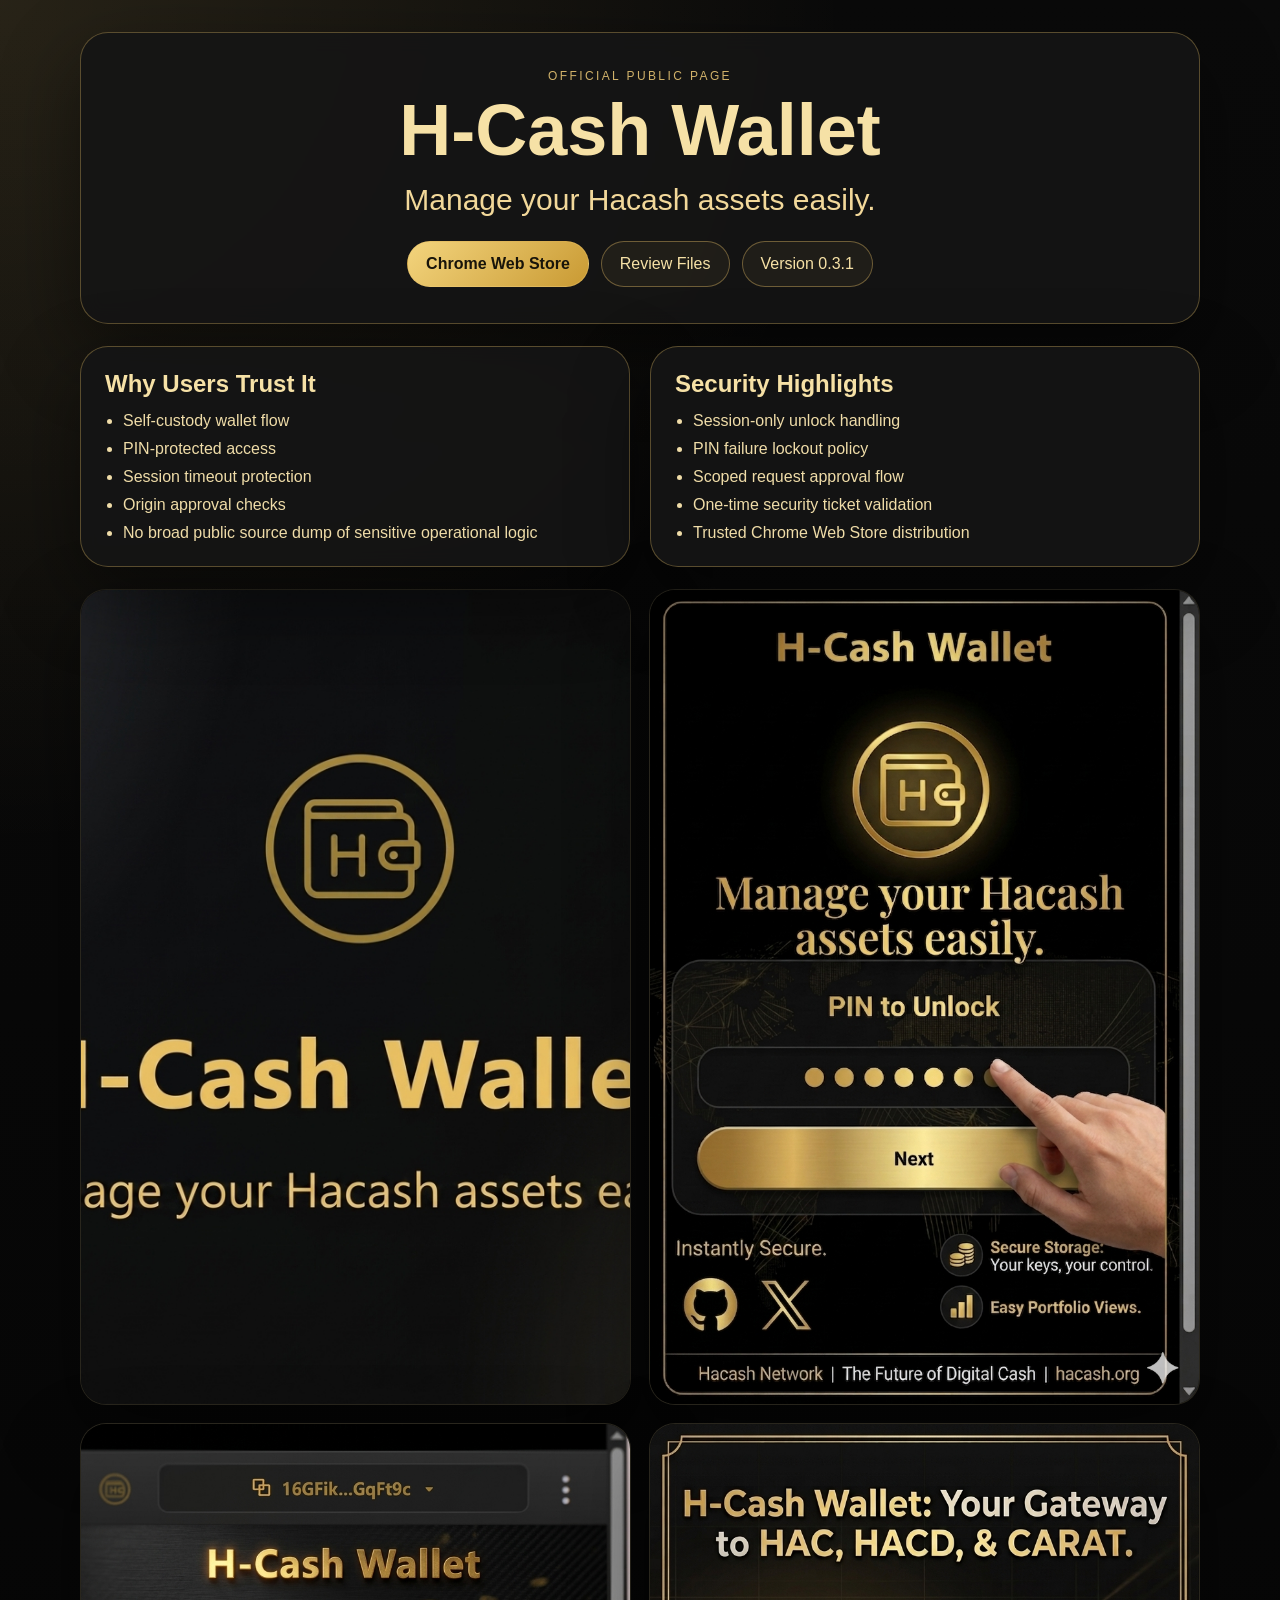
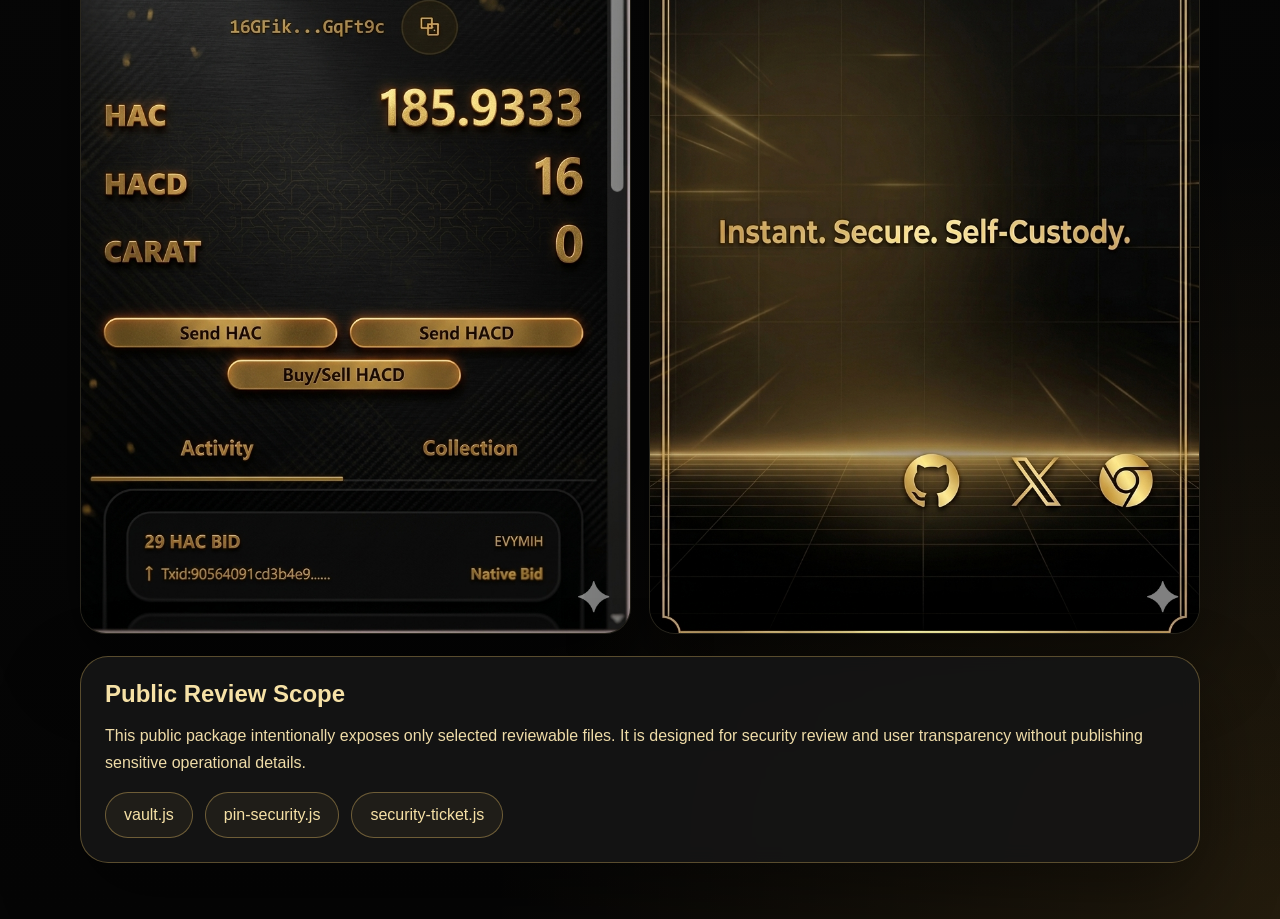
==== index.html @ d6dc3571 "Add files via upload Publish H-Cash Wallet v0.3.1 public page" ====
<!doctype html>
<html lang="en">
  <head>
    <meta charset="utf-8" />
    <meta name="viewport" content="width=device-width, initial-scale=1" />
    <title>H-Cash Wallet</title>
    <meta
      name="description"
      content="Manage your Hacash assets easily."
    />
    <link rel="stylesheet" href="./styles.css" />
  </head>
  <body>
    <main class="page-shell">
      <section class="hero-card">
        <p class="eyebrow">Official Public Page</p>
        <h1>H-Cash Wallet</h1>
        <p class="hero-copy">Manage your Hacash assets easily.</p>
        <div class="hero-actions">
          <a
            class="button button--primary"
            href="https://chromewebstore.google.com/detail/h-cash-wallet/ahgahfiomdonfahncogcjhdojfamhbpd?authuser=0&hl=tr"
            target="_blank"
            rel="noreferrer"
          >
            Chrome Web Store
          </a>
          <a class="button" href="./review/index.html">Review Files</a>
          <a class="button" href="./release/0.3.1.html">Version 0.3.1</a>
        </div>
      </section>

      <section class="section-grid">
        <article class="info-card">
          <h2>Why Users Trust It</h2>
          <ul>
            <li>Self-custody wallet flow</li>
            <li>PIN-protected access</li>
            <li>Session timeout protection</li>
            <li>Origin approval checks</li>
            <li>No broad public source dump of sensitive operational logic</li>
          </ul>
        </article>

        <article class="info-card">
          <h2>Security Highlights</h2>
          <ul>
            <li>Session-only unlock handling</li>
            <li>PIN failure lockout policy</li>
            <li>Scoped request approval flow</li>
            <li>One-time security ticket validation</li>
            <li>Trusted Chrome Web Store distribution</li>
          </ul>
        </article>
      </section>

      <section class="media-grid">
        <img src="./assets/1.png" alt="H-Cash Wallet cover" />
        <img src="./assets/2.png" alt="H-Cash Wallet unlock screen" />
        <img src="./assets/3.png" alt="H-Cash Wallet main interface" />
        <img src="./assets/4.png" alt="H-Cash Wallet visual banner" />
      </section>

      <section class="info-card info-card--wide">
        <h2>Public Review Scope</h2>
        <p>
          This public package intentionally exposes only selected reviewable files.
          It is designed for security review and user transparency without publishing
          sensitive operational details.
        </p>
        <div class="inline-links">
          <a href="./review/vault.js">vault.js</a>
          <a href="./review/pin-security.js">pin-security.js</a>
          <a href="./review/security-ticket.js">security-ticket.js</a>
        </div>
      </section>
    </main>
  </body>
</html>
---- styles.css ----
:root {
  --bg: #060606;
  --panel: rgba(21, 21, 21, 0.92);
  --panel-border: rgba(220, 183, 98, 0.35);
  --text: #f6e1a6;
  --muted: #d1b26a;
  --line: rgba(255, 226, 154, 0.12);
  --shadow: 0 30px 80px rgba(0, 0, 0, 0.45);
}

* {
  box-sizing: border-box;
}

body {
  margin: 0;
  min-height: 100vh;
  font-family: "Segoe UI", Tahoma, Geneva, Verdana, sans-serif;
  color: var(--text);
  background:
    radial-gradient(circle at top left, rgba(255, 215, 120, 0.12), transparent 30%),
    radial-gradient(circle at bottom right, rgba(255, 190, 70, 0.12), transparent 28%),
    linear-gradient(180deg, #0a0a0a 0%, #050505 100%);
}

.page-shell {
  width: min(1120px, calc(100% - 32px));
  margin: 0 auto;
  padding: 32px 0 56px;
}

.hero-card,
.info-card {
  background: var(--panel);
  border: 1px solid var(--panel-border);
  border-radius: 28px;
  box-shadow: var(--shadow);
  backdrop-filter: blur(10px);
}

.hero-card {
  padding: 36px 32px;
  text-align: center;
}

.eyebrow {
  margin: 0 0 10px;
  font-size: 12px;
  letter-spacing: 0.2em;
  text-transform: uppercase;
  color: var(--muted);
}

h1,
h2 {
  margin: 0;
  line-height: 1.05;
}

h1 {
  font-size: clamp(42px, 7vw, 72px);
  font-weight: 800;
}

h2 {
  font-size: 24px;
  margin-bottom: 16px;
}

.hero-copy {
  margin: 14px auto 0;
  font-size: clamp(20px, 2.6vw, 30px);
  color: #f2d89a;
}

.hero-actions,
.inline-links {
  display: flex;
  flex-wrap: wrap;
  gap: 12px;
}

.hero-actions {
  justify-content: center;
  margin-top: 24px;
}

.button,
.inline-links a {
  display: inline-flex;
  align-items: center;
  justify-content: center;
  min-height: 46px;
  padding: 0 18px;
  border-radius: 999px;
  border: 1px solid rgba(231, 190, 102, 0.4);
  color: var(--text);
  text-decoration: none;
  background: rgba(255, 215, 120, 0.05);
}

.button--primary {
  background: linear-gradient(135deg, #f3d47d, #c99a33);
  color: #18140a;
  font-weight: 700;
}

.section-grid {
  display: grid;
  grid-template-columns: repeat(2, minmax(0, 1fr));
  gap: 20px;
  margin-top: 22px;
}

.info-card {
  padding: 24px;
}

.info-card ul {
  margin: 0;
  padding-left: 18px;
  color: #efdca8;
}

.info-card li + li {
  margin-top: 10px;
}

.media-grid {
  display: grid;
  grid-template-columns: repeat(2, minmax(0, 1fr));
  gap: 18px;
  margin-top: 22px;
}

.media-grid img {
  width: 100%;
  height: 100%;
  min-height: 240px;
  object-fit: cover;
  border-radius: 26px;
  border: 1px solid var(--line);
  box-shadow: var(--shadow);
  background: #0b0b0b;
}

.info-card--wide {
  margin-top: 22px;
}

.info-card--wide p {
  margin: 0 0 16px;
  color: #efdca8;
  line-height: 1.7;
}

@media (max-width: 840px) {
  .section-grid,
  .media-grid {
    grid-template-columns: 1fr;
  }

  .hero-card,
  .info-card {
    border-radius: 22px;
  }
}
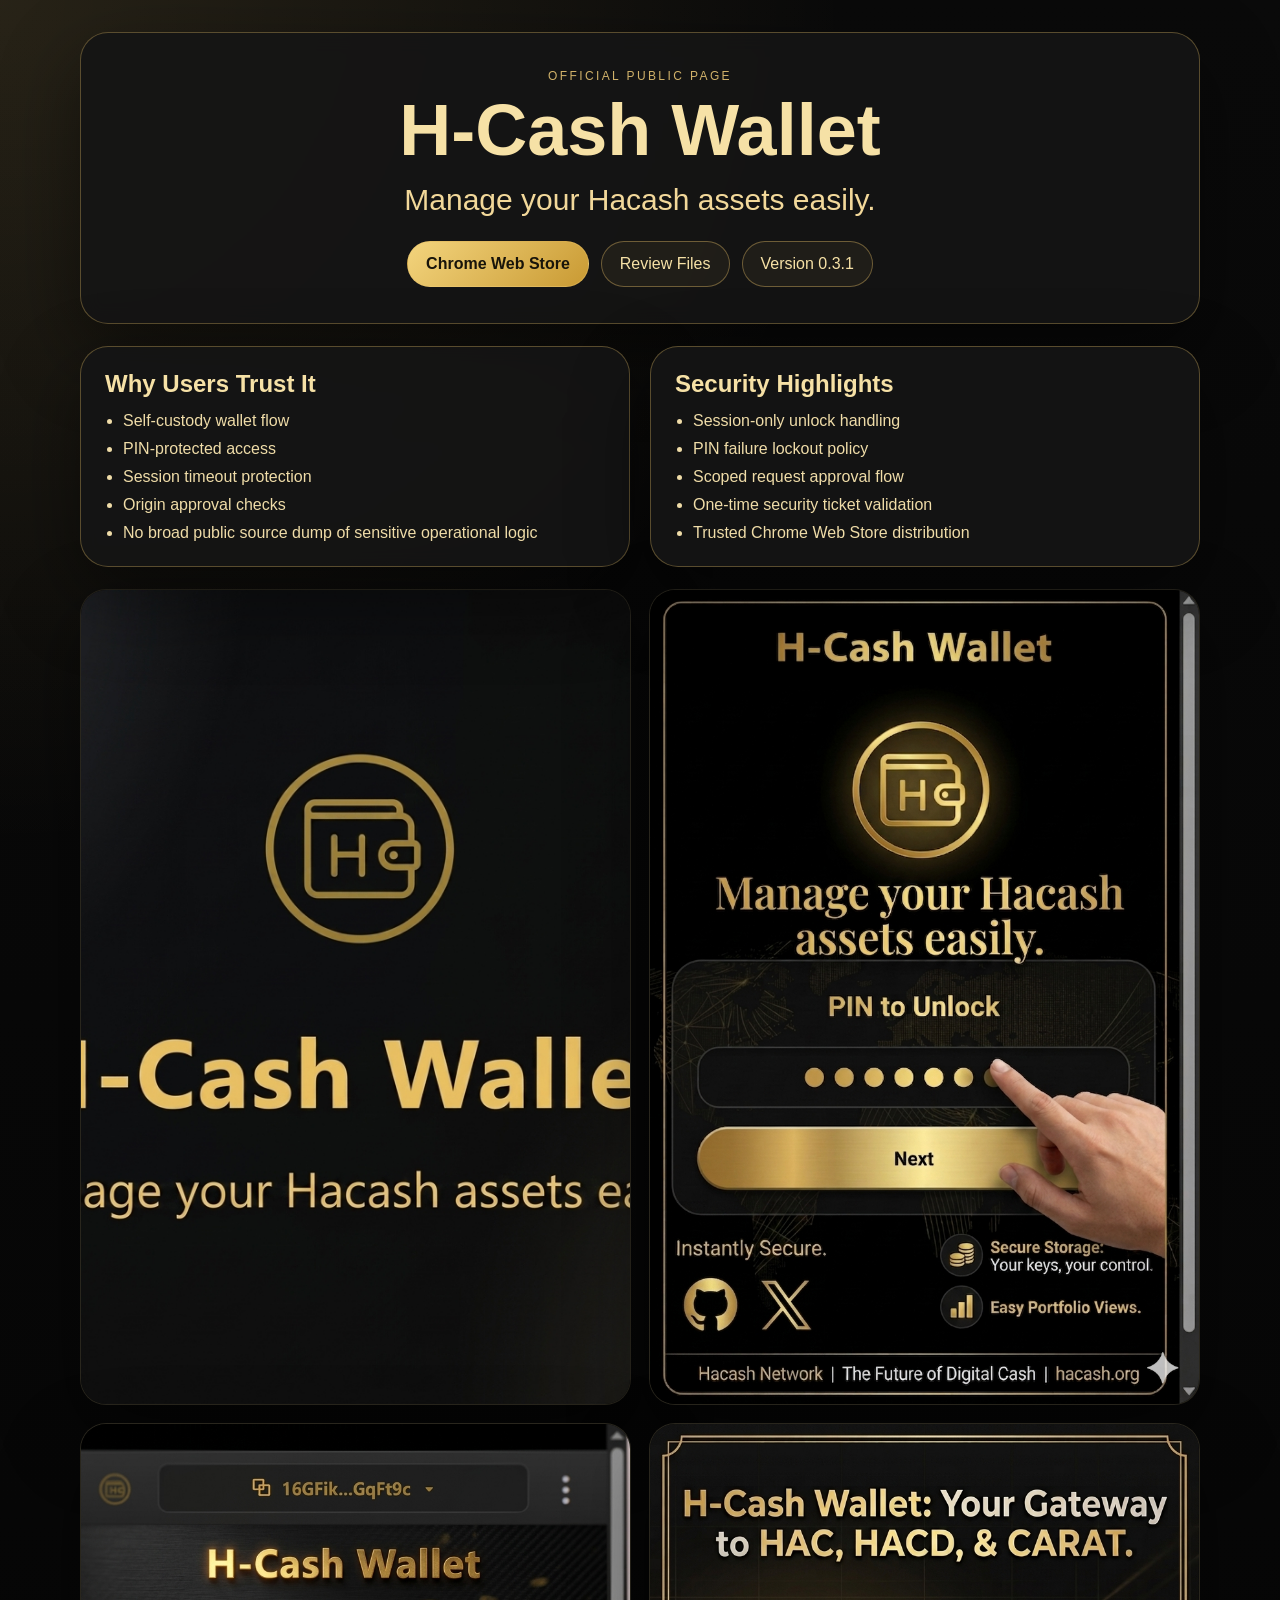
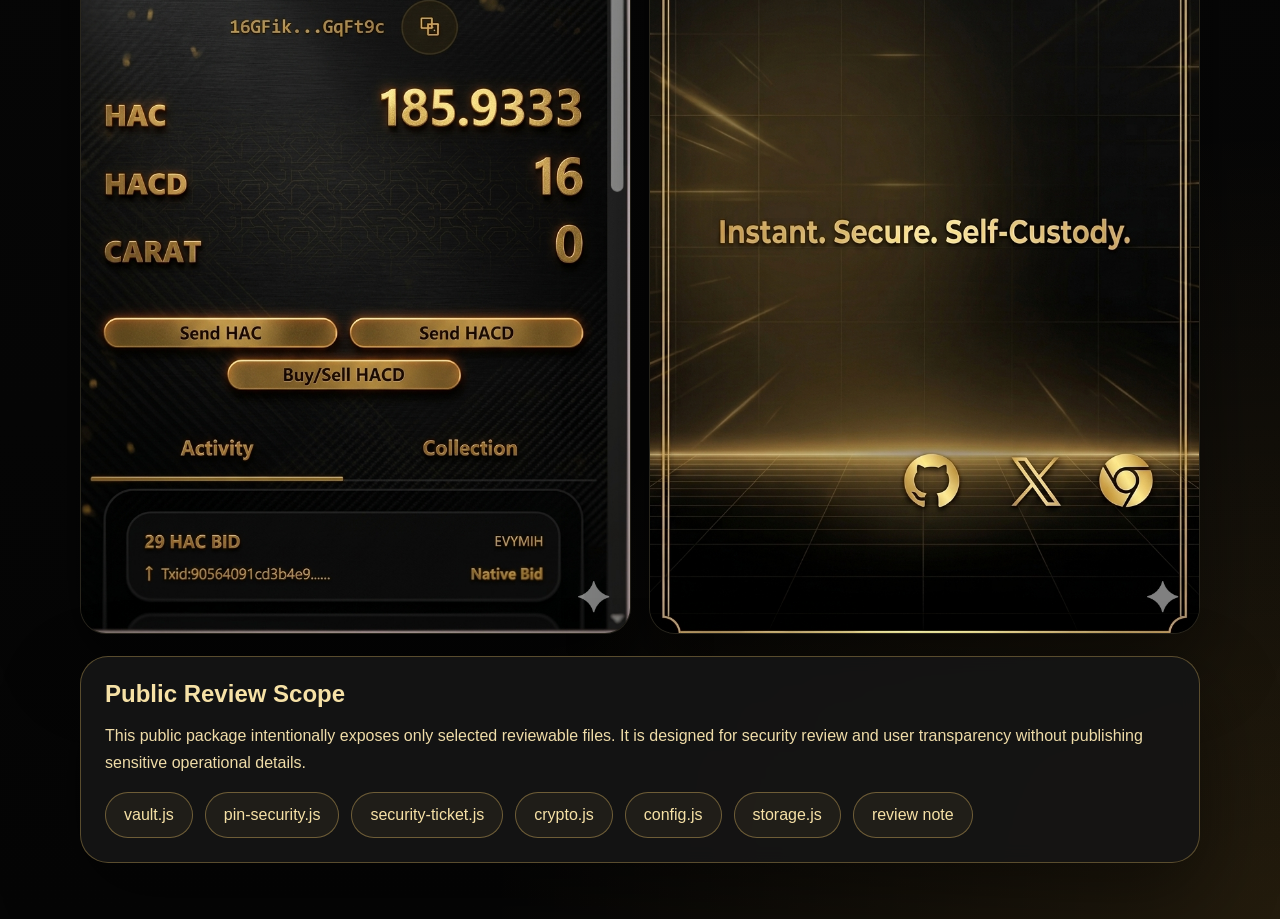
==== commit 78b241b7: "Add files via upload Expand public security review scope for H-Cash Wallet 0.3.1" ====
--- a/index.html
+++ b/index.html
@@ -72,6 +72,10 @@
           <a href="./review/vault.js">vault.js</a>
           <a href="./review/pin-security.js">pin-security.js</a>
           <a href="./review/security-ticket.js">security-ticket.js</a>
+          <a href="./review/crypto.js">crypto.js</a>
+          <a href="./review/config.js">config.js</a>
+          <a href="./review/storage.js">storage.js</a>
+          <a href="./review/SECURITY-REVIEW-NOTE.md">review note</a>
         </div>
       </section>
     </main>
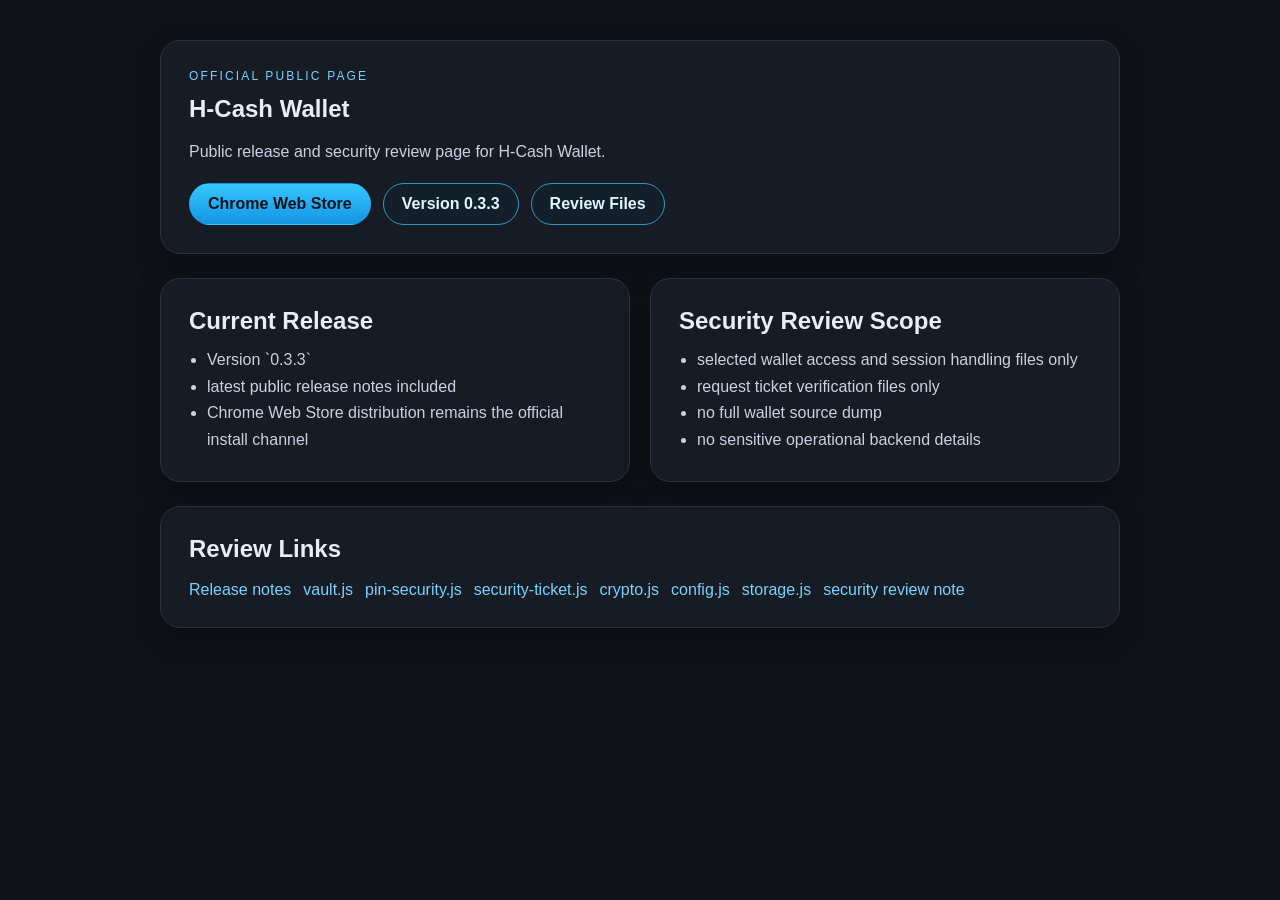
==== commit ac302b70: "Add files via upload Update GitHub Pages and review package for H-Cash Wallet 0.3.3" ====
--- a/index.html
+++ b/index.html
@@ -6,7 +6,7 @@
     <title>H-Cash Wallet</title>
     <meta
       name="description"
-      content="Manage your Hacash assets easily."
+      content="H-Cash Wallet public release and security review page."
     />
     <link rel="stylesheet" href="./styles.css" />
   </head>
@@ -15,7 +15,9 @@
       <section class="hero-card">
         <p class="eyebrow">Official Public Page</p>
         <h1>H-Cash Wallet</h1>
-        <p class="hero-copy">Manage your Hacash assets easily.</p>
+        <p class="hero-copy">
+          Public release and security review page for H-Cash Wallet.
+        </p>
         <div class="hero-actions">
           <a
             class="button button--primary"
@@ -25,57 +27,43 @@
           >
             Chrome Web Store
           </a>
+          <a class="button" href="./release/0.3.3.html">Version 0.3.3</a>
           <a class="button" href="./review/index.html">Review Files</a>
-          <a class="button" href="./release/0.3.1.html">Version 0.3.1</a>
         </div>
       </section>
 
       <section class="section-grid">
         <article class="info-card">
-          <h2>Why Users Trust It</h2>
+          <h2>Current Release</h2>
           <ul>
-            <li>Self-custody wallet flow</li>
-            <li>PIN-protected access</li>
-            <li>Session timeout protection</li>
-            <li>Origin approval checks</li>
-            <li>No broad public source dump of sensitive operational logic</li>
+            <li>Version `0.3.3`</li>
+            <li>latest public release notes included</li>
+            <li>Chrome Web Store distribution remains the official install channel</li>
           </ul>
         </article>
 
         <article class="info-card">
-          <h2>Security Highlights</h2>
+          <h2>Security Review Scope</h2>
           <ul>
-            <li>Session-only unlock handling</li>
-            <li>PIN failure lockout policy</li>
-            <li>Scoped request approval flow</li>
-            <li>One-time security ticket validation</li>
-            <li>Trusted Chrome Web Store distribution</li>
+            <li>selected wallet access and session handling files only</li>
+            <li>request ticket verification files only</li>
+            <li>no full wallet source dump</li>
+            <li>no sensitive operational backend details</li>
           </ul>
         </article>
       </section>
 
-      <section class="media-grid">
-        <img src="./assets/1.png" alt="H-Cash Wallet cover" />
-        <img src="./assets/2.png" alt="H-Cash Wallet unlock screen" />
-        <img src="./assets/3.png" alt="H-Cash Wallet main interface" />
-        <img src="./assets/4.png" alt="H-Cash Wallet visual banner" />
-      </section>
-
       <section class="info-card info-card--wide">
-        <h2>Public Review Scope</h2>
-        <p>
-          This public package intentionally exposes only selected reviewable files.
-          It is designed for security review and user transparency without publishing
-          sensitive operational details.
-        </p>
+        <h2>Review Links</h2>
         <div class="inline-links">
+          <a href="./GITHUB-RELEASE-NOTES-0.3.3.md">Release notes</a>
           <a href="./review/vault.js">vault.js</a>
           <a href="./review/pin-security.js">pin-security.js</a>
           <a href="./review/security-ticket.js">security-ticket.js</a>
           <a href="./review/crypto.js">crypto.js</a>
           <a href="./review/config.js">config.js</a>
           <a href="./review/storage.js">storage.js</a>
-          <a href="./review/SECURITY-REVIEW-NOTE.md">review note</a>
+          <a href="./review/SECURITY-REVIEW-NOTE.md">security review note</a>
         </div>
       </section>
     </main>
--- a/styles.css
+++ b/styles.css
@@ -1,76 +1,60 @@
-:root {
-  --bg: #060606;
-  --panel: rgba(21, 21, 21, 0.92);
-  --panel-border: rgba(220, 183, 98, 0.35);
-  --text: #f6e1a6;
-  --muted: #d1b26a;
-  --line: rgba(255, 226, 154, 0.12);
-  --shadow: 0 30px 80px rgba(0, 0, 0, 0.45);
-}
-
 * {
   box-sizing: border-box;
 }
 
 body {
   margin: 0;
-  min-height: 100vh;
-  font-family: "Segoe UI", Tahoma, Geneva, Verdana, sans-serif;
-  color: var(--text);
-  background:
-    radial-gradient(circle at top left, rgba(255, 215, 120, 0.12), transparent 30%),
-    radial-gradient(circle at bottom right, rgba(255, 190, 70, 0.12), transparent 28%),
-    linear-gradient(180deg, #0a0a0a 0%, #050505 100%);
+  font-family: "Segoe UI", Arial, sans-serif;
+  background: #0f1218;
+  color: #e8edf6;
+}
+
+a {
+  color: #76d4ff;
+  text-decoration: none;
+}
+
+a:hover {
+  text-decoration: underline;
 }
 
 .page-shell {
-  width: min(1120px, calc(100% - 32px));
+  width: min(960px, calc(100% - 32px));
   margin: 0 auto;
-  padding: 32px 0 56px;
+  padding: 40px 0 64px;
 }
 
 .hero-card,
 .info-card {
-  background: var(--panel);
-  border: 1px solid var(--panel-border);
-  border-radius: 28px;
-  box-shadow: var(--shadow);
-  backdrop-filter: blur(10px);
+  background: #171b24;
+  border: 1px solid #2a3140;
+  border-radius: 20px;
+  padding: 28px;
+  box-shadow: 0 10px 30px rgba(0, 0, 0, 0.28);
 }
 
 .hero-card {
-  padding: 36px 32px;
-  text-align: center;
+  margin-bottom: 24px;
 }
 
 .eyebrow {
-  margin: 0 0 10px;
+  margin: 0 0 12px;
+  color: #76d4ff;
   font-size: 12px;
-  letter-spacing: 0.2em;
+  letter-spacing: 0.18em;
   text-transform: uppercase;
-  color: var(--muted);
 }
 
 h1,
 h2 {
-  margin: 0;
-  line-height: 1.05;
+  margin: 0 0 12px;
 }
 
-h1 {
-  font-size: clamp(42px, 7vw, 72px);
-  font-weight: 800;
-}
-
-h2 {
-  font-size: 24px;
-  margin-bottom: 16px;
-}
-
-.hero-copy {
-  margin: 14px auto 0;
-  font-size: clamp(20px, 2.6vw, 30px);
-  color: #f2d89a;
+.hero-copy,
+.info-card p,
+.info-card li {
+  color: #c8d2e3;
+  line-height: 1.65;
 }
 
 .hero-actions,
@@ -78,90 +62,39 @@
   display: flex;
   flex-wrap: wrap;
   gap: 12px;
+  margin-top: 18px;
 }
 
-.hero-actions {
-  justify-content: center;
-  margin-top: 24px;
-}
-
-.button,
-.inline-links a {
+.button {
   display: inline-flex;
   align-items: center;
   justify-content: center;
-  min-height: 46px;
+  min-height: 42px;
   padding: 0 18px;
   border-radius: 999px;
-  border: 1px solid rgba(231, 190, 102, 0.4);
-  color: var(--text);
-  text-decoration: none;
-  background: rgba(255, 215, 120, 0.05);
+  border: 1px solid #2f96c8;
+  background: #13202a;
+  color: #dff7ff;
+  font-weight: 600;
 }
 
 .button--primary {
-  background: linear-gradient(135deg, #f3d47d, #c99a33);
-  color: #18140a;
-  font-weight: 700;
+  background: linear-gradient(180deg, #34c7ff 0%, #1494e4 100%);
+  color: #08131b;
+  border-color: transparent;
 }
 
 .section-grid {
   display: grid;
-  grid-template-columns: repeat(2, minmax(0, 1fr));
+  grid-template-columns: repeat(auto-fit, minmax(280px, 1fr));
   gap: 20px;
-  margin-top: 22px;
-}
-
-.info-card {
-  padding: 24px;
-}
-
-.info-card ul {
-  margin: 0;
-  padding-left: 18px;
-  color: #efdca8;
-}
-
-.info-card li + li {
-  margin-top: 10px;
-}
-
-.media-grid {
-  display: grid;
-  grid-template-columns: repeat(2, minmax(0, 1fr));
-  gap: 18px;
-  margin-top: 22px;
-}
-
-.media-grid img {
-  width: 100%;
-  height: 100%;
-  min-height: 240px;
-  object-fit: cover;
-  border-radius: 26px;
-  border: 1px solid var(--line);
-  box-shadow: var(--shadow);
-  background: #0b0b0b;
 }
 
 .info-card--wide {
-  margin-top: 22px;
+  margin-top: 24px;
 }
 
-.info-card--wide p {
-  margin: 0 0 16px;
-  color: #efdca8;
-  line-height: 1.7;
+ul {
+  margin: 0;
+  padding-left: 18px;
 }
-
-@media (max-width: 840px) {
-  .section-grid,
-  .media-grid {
-    grid-template-columns: 1fr;
-  }
-
-  .hero-card,
-  .info-card {
-    border-radius: 22px;
-  }
-}
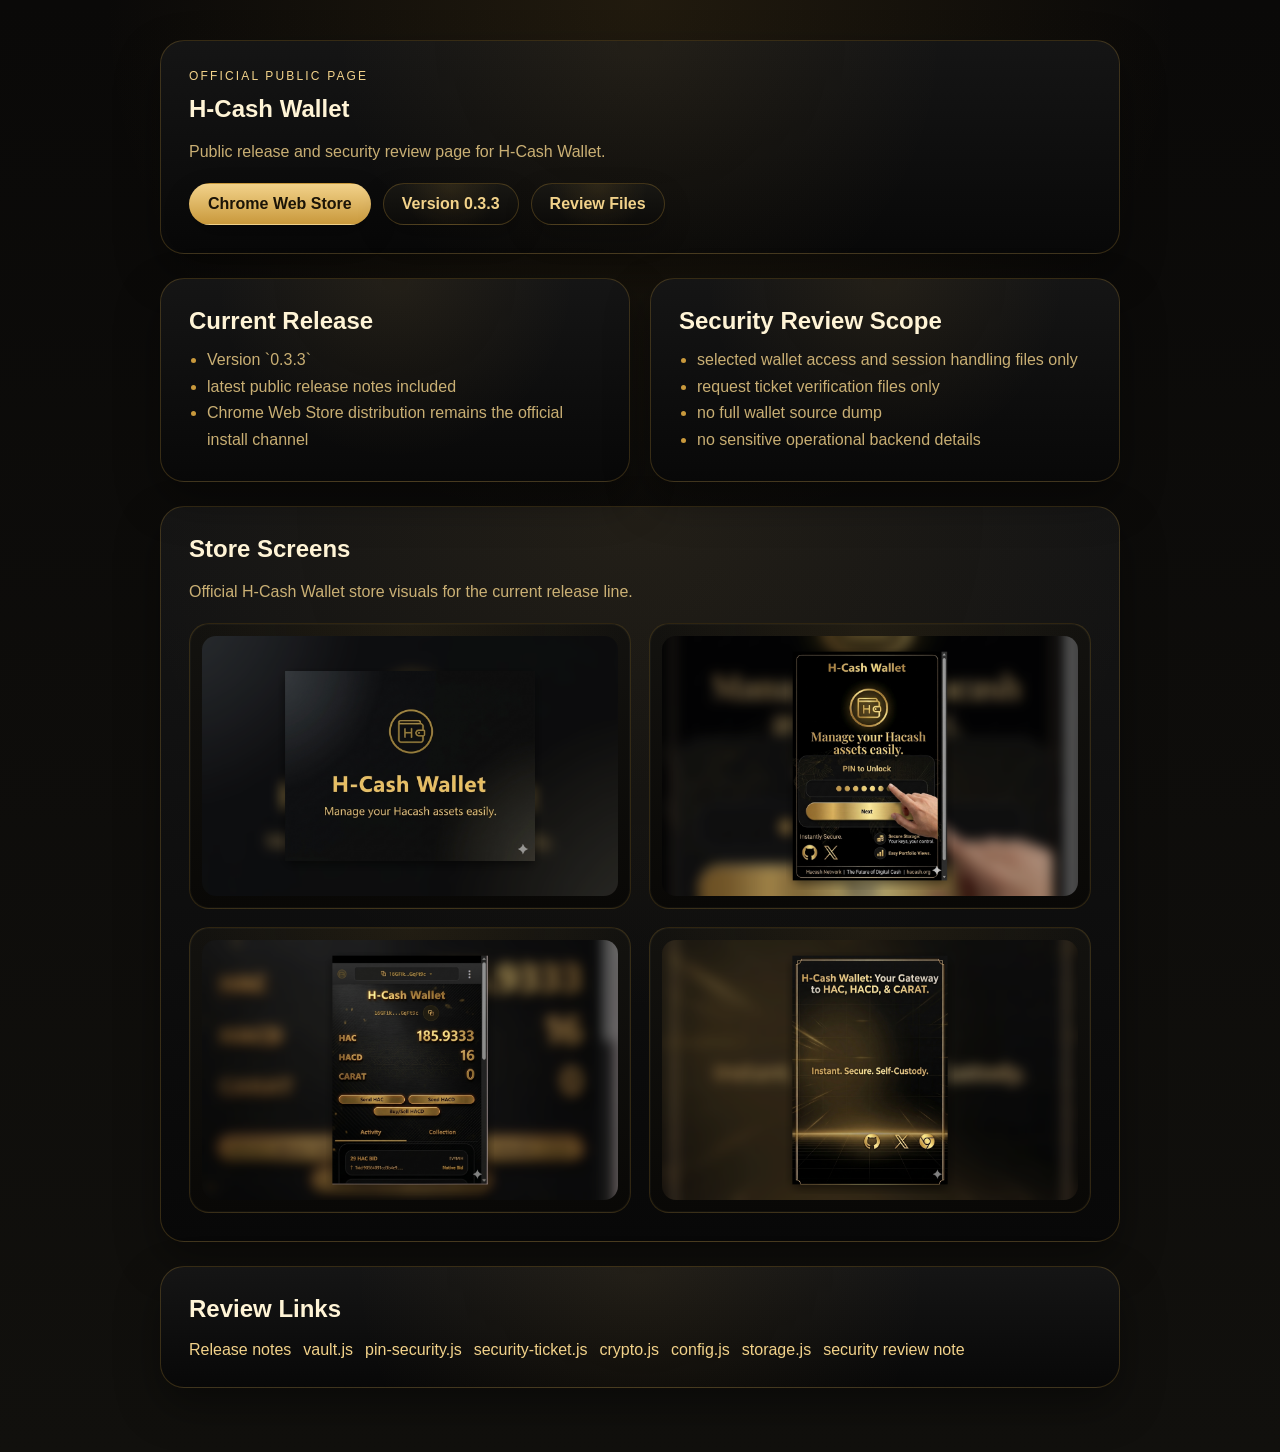
==== commit 6453a479: "Add files via upload Add H-Cash Wallet store screenshots to homepage" ====
--- a/index.html
+++ b/index.html
@@ -54,6 +54,27 @@
       </section>
 
       <section class="info-card info-card--wide">
+        <h2>Store Screens</h2>
+        <p>
+          Official H-Cash Wallet store visuals for the current release line.
+        </p>
+        <div class="media-grid">
+          <figure class="media-card">
+            <img src="./assets/h-cash-wallet-store-shot-1.png" alt="H-Cash Wallet cover visual" />
+          </figure>
+          <figure class="media-card">
+            <img src="./assets/h-cash-wallet-store-shot-2.png" alt="H-Cash Wallet unlock screen visual" />
+          </figure>
+          <figure class="media-card">
+            <img src="./assets/h-cash-wallet-store-shot-3.png" alt="H-Cash Wallet main dashboard visual" />
+          </figure>
+          <figure class="media-card">
+            <img src="./assets/h-cash-wallet-store-shot-4.png" alt="H-Cash Wallet promo visual" />
+          </figure>
+        </div>
+      </section>
+
+      <section class="info-card info-card--wide">
         <h2>Review Links</h2>
         <div class="inline-links">
           <a href="./GITHUB-RELEASE-NOTES-0.3.3.md">Release notes</a>
--- a/styles.css
+++ b/styles.css
@@ -5,12 +5,14 @@
 body {
   margin: 0;
   font-family: "Segoe UI", Arial, sans-serif;
-  background: #0f1218;
-  color: #e8edf6;
+  background:
+    radial-gradient(circle at top, rgba(201, 153, 60, 0.12), transparent 34%),
+    linear-gradient(180deg, #0a0908 0%, #11100d 100%);
+  color: #f3ead3;
 }
 
 a {
-  color: #76d4ff;
+  color: #f2d28a;
   text-decoration: none;
 }
 
@@ -26,11 +28,13 @@
 
 .hero-card,
 .info-card {
-  background: #171b24;
-  border: 1px solid #2a3140;
-  border-radius: 20px;
+  background:
+    radial-gradient(circle at top, rgba(201, 153, 60, 0.08), transparent 58%),
+    linear-gradient(180deg, #151515, #080808);
+  border: 1px solid rgba(201, 153, 60, 0.24);
+  border-radius: 24px;
   padding: 28px;
-  box-shadow: 0 10px 30px rgba(0, 0, 0, 0.28);
+  box-shadow: 0 18px 44px rgba(0, 0, 0, 0.36);
 }
 
 .hero-card {
@@ -39,7 +43,7 @@
 
 .eyebrow {
   margin: 0 0 12px;
-  color: #76d4ff;
+  color: #f2d28a;
   font-size: 12px;
   letter-spacing: 0.18em;
   text-transform: uppercase;
@@ -48,12 +52,13 @@
 h1,
 h2 {
   margin: 0 0 12px;
+  color: #fff4d6;
 }
 
 .hero-copy,
 .info-card p,
 .info-card li {
-  color: #c8d2e3;
+  color: rgba(242, 210, 138, 0.82);
   line-height: 1.65;
 }
 
@@ -72,16 +77,24 @@
   min-height: 42px;
   padding: 0 18px;
   border-radius: 999px;
-  border: 1px solid #2f96c8;
-  background: #13202a;
-  color: #dff7ff;
+  border: 1px solid rgba(201, 153, 60, 0.28);
+  background:
+    radial-gradient(circle at top, rgba(201, 153, 60, 0.12), transparent 64%),
+    linear-gradient(180deg, #181713, #0c0b09);
+  color: #f2d28a;
   font-weight: 600;
+  box-shadow: 0 12px 28px rgba(0, 0, 0, 0.22);
 }
 
 .button--primary {
-  background: linear-gradient(180deg, #34c7ff 0%, #1494e4 100%);
-  color: #08131b;
+  background: linear-gradient(180deg, #f2d28a 0%, #c9993c 100%);
+  color: #1b1407;
   border-color: transparent;
+}
+
+.button:hover {
+  text-decoration: none;
+  filter: brightness(1.04);
 }
 
 .section-grid {
@@ -98,3 +111,38 @@
   margin: 0;
   padding-left: 18px;
 }
+
+li::marker {
+  color: #c9993c;
+}
+
+.media-grid {
+  display: grid;
+  grid-template-columns: repeat(2, minmax(0, 1fr));
+  gap: 18px;
+  margin-top: 18px;
+}
+
+.media-card {
+  margin: 0;
+  padding: 12px;
+  border-radius: 20px;
+  border: 1px solid rgba(201, 153, 60, 0.2);
+  background:
+    radial-gradient(circle at top, rgba(201, 153, 60, 0.08), transparent 60%),
+    linear-gradient(180deg, #13120f, #090806);
+  box-shadow: inset 0 0 0 1px rgba(255, 244, 214, 0.03);
+}
+
+.media-card img {
+  display: block;
+  width: 100%;
+  height: auto;
+  border-radius: 14px;
+}
+
+@media (max-width: 720px) {
+  .media-grid {
+    grid-template-columns: 1fr;
+  }
+}
